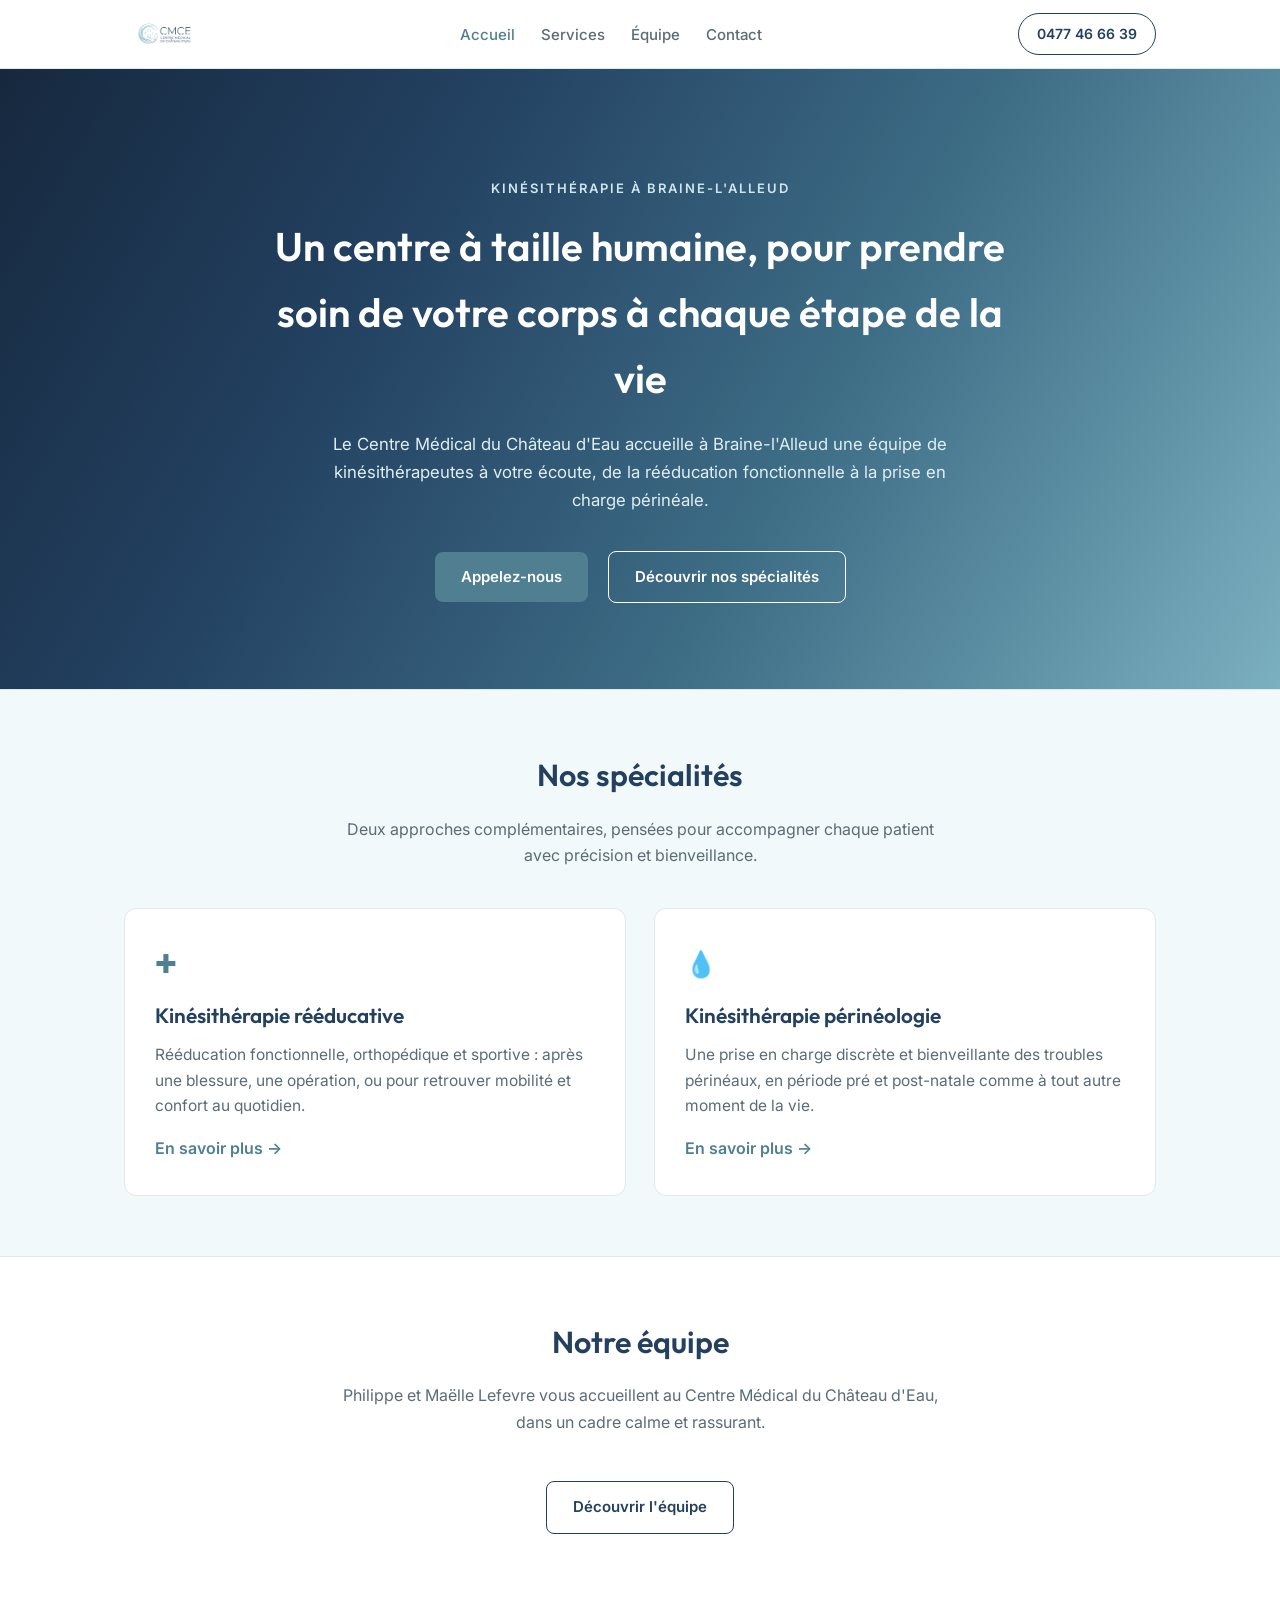
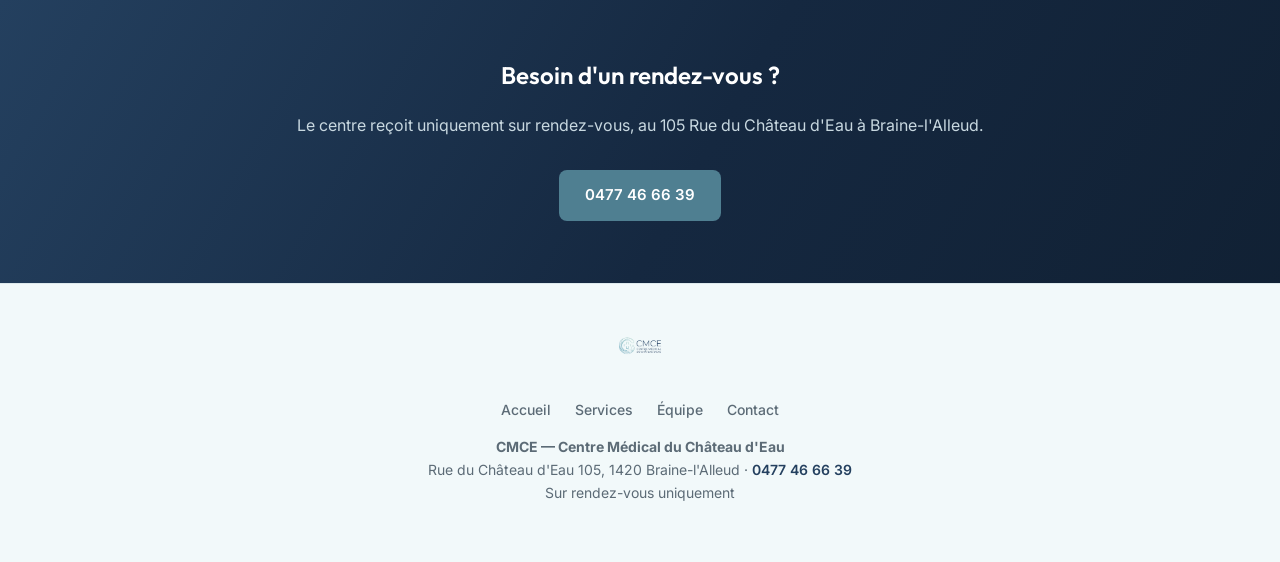
==== index.html @ 6d570b1c "Premier jet du site CMCE (Accueil, Services, Équipe, Contact)" ====
<!DOCTYPE html>
<html lang="fr">
<head>
<meta charset="UTF-8">
<meta name="viewport" content="width=device-width, initial-scale=1.0">
<title>CMCE — Centre Médical du Château d'Eau | Kinésithérapie à Braine-l'Alleud</title>
<meta name="description" content="Le Centre Médical du Château d'Eau accueille à Braine-l'Alleud une équipe de kinésithérapeutes : rééducation fonctionnelle et kinésithérapie périnéologique.">
<link rel="icon" href="favicon.png" type="image/png">
<link rel="apple-touch-icon" href="apple-touch-icon.png">
<link rel="preconnect" href="https://fonts.googleapis.com">
<link href="https://fonts.googleapis.com/css2?family=Outfit:wght@500;600;700&family=Inter:wght@400;500;600&display=swap" rel="stylesheet">
<link rel="stylesheet" href="css/style.css">
</head>
<body>

<header class="site-header">
  <div class="container">
    <a href="index.html" class="brand">
      <img src="images/logo.png" alt="CMCE — Centre Médical du Château d'Eau" class="brand-mark">
    </a>
    <nav class="main-nav">
      <ul>
        <li><a href="index.html" class="active">Accueil</a></li>
        <li><a href="services.html">Services</a></li>
        <li><a href="equipe.html">Équipe</a></li>
        <li><a href="contact.html">Contact</a></li>
      </ul>
    </nav>
    <div class="header-phone">
      <a href="tel:+32477466639">0477 46 66 39</a>
    </div>
  </div>
</header>

<section class="hero">
  <div class="container">
    <p class="eyebrow">Kinésithérapie à Braine-l'Alleud</p>
    <h1>Un centre à taille humaine, pour prendre soin de votre corps à chaque étape de la vie</h1>
    <p class="lead">Le Centre Médical du Château d'Eau accueille à Braine-l'Alleud une équipe de kinésithérapeutes à votre écoute, de la rééducation fonctionnelle à la prise en charge périnéale.</p>
    <a href="tel:+32477466639" class="btn btn-primary">Appelez-nous</a>
    <a href="services.html" class="btn btn-outline">Découvrir nos spécialités</a>
  </div>
</section>

<section class="alt">
  <div class="container">
    <h2 class="section-title">Nos spécialités</h2>
    <p class="section-intro">Deux approches complémentaires, pensées pour accompagner chaque patient avec précision et bienveillance.</p>
    <div class="grid-2">
      <div class="card">
        <span class="mark">✚</span>
        <h3>Kinésithérapie rééducative</h3>
        <p>Rééducation fonctionnelle, orthopédique et sportive : après une blessure, une opération, ou pour retrouver mobilité et confort au quotidien.</p>
        <a href="services.html" class="card-link">En savoir plus →</a>
      </div>
      <div class="card">
        <span class="mark">💧</span>
        <h3>Kinésithérapie périnéologie</h3>
        <p>Une prise en charge discrète et bienveillante des troubles périnéaux, en période pré et post-natale comme à tout autre moment de la vie.</p>
        <a href="services.html" class="card-link">En savoir plus →</a>
      </div>
    </div>
  </div>
</section>

<section>
  <div class="container">
    <h2 class="section-title">Notre équipe</h2>
    <p class="section-intro">Philippe et Maëlle Lefevre vous accueillent au Centre Médical du Château d'Eau, dans un cadre calme et rassurant.</p>
    <div style="text-align:center;">
      <a href="equipe.html" class="btn btn-outline">Découvrir l'équipe</a>
    </div>
  </div>
</section>

<section class="cta-band">
  <div class="container">
    <h2>Besoin d'un rendez-vous ?</h2>
    <p>Le centre reçoit uniquement sur rendez-vous, au 105 Rue du Château d'Eau à Braine-l'Alleud.</p>
    <a href="tel:+32477466639" class="btn btn-primary">0477 46 66 39</a>
  </div>
</section>

<footer>
  <div class="container">
    <img src="images/logo.png" alt="CMCE" class="footer-logo">
    <div class="footer-nav">
      <a href="index.html">Accueil</a>
      <a href="services.html">Services</a>
      <a href="equipe.html">Équipe</a>
      <a href="contact.html">Contact</a>
    </div>
    <p><strong>CMCE — Centre Médical du Château d'Eau</strong><br>
    Rue du Château d'Eau 105, 1420 Braine-l'Alleud · <a href="tel:+32477466639">0477 46 66 39</a><br>
    Sur rendez-vous uniquement</p>
  </div>
</footer>

</body>
</html>
---- css/style.css ----
:root{
  --navy:#24405f;
  --navy-dark:#152840;
  --teal:#7bb0c0;
  --teal-dark:#4f7f91;
  --teal-light:#cfe6ec;
  --pale:#f2f9fa;
  --paper:#ffffff;
  --line:#dde9ec;
  --gray:#5c6b76;
  --brand-gradient:linear-gradient(120deg, #16283e 0%, #234161 30%, #3d6c85 62%, #7bb0c0 100%);
}

*{box-sizing:border-box;}
body{
  margin:0;
  font-family:'Inter', sans-serif;
  color:var(--navy);
  background:var(--paper);
  line-height:1.65;
}
h1,h2,h3{
  font-family:'Outfit', sans-serif;
  font-weight:600;
  color:var(--navy);
  margin:0 0 .5em;
}
a{color:inherit;}
.container{max-width:1080px;margin:0 auto;padding:0 24px;}

/* Header */
.site-header{
  background:var(--paper);
  border-bottom:1px solid var(--line);
  position:sticky;top:0;z-index:10;
}
.site-header .container{
  display:flex;align-items:center;justify-content:space-between;
  padding-top:12px;padding-bottom:12px;
  gap:20px;
}
.brand{display:flex;align-items:center;gap:12px;text-decoration:none;flex-shrink:0;}
.brand-mark{height:44px;width:auto;display:block;}
.main-nav ul{list-style:none;display:flex;gap:26px;margin:0;padding:0;}
.main-nav a{text-decoration:none;font-size:15px;font-weight:500;color:var(--gray);}
.main-nav a.active,.main-nav a:hover{color:var(--teal-dark);}
.header-phone{display:flex;align-items:center;gap:10px;flex-shrink:0;}
.header-phone a{
  text-decoration:none;font-weight:600;color:var(--navy);
  border:1.5px solid var(--navy);border-radius:999px;
  padding:8px 18px;font-size:14px;transition:.2s;white-space:nowrap;
}
.header-phone a:hover{background:var(--navy);color:var(--paper);}

/* Hero */
.hero{
  padding:96px 0 80px;text-align:center;
  background:var(--brand-gradient);
  color:var(--paper);
}
.hero .eyebrow{
  text-transform:uppercase;letter-spacing:2px;font-size:13px;
  color:var(--teal-light);font-weight:600;margin-bottom:14px;
}
.hero h1{font-size:2.5rem;max-width:760px;margin-left:auto;margin-right:auto;color:var(--paper);}
.hero p.lead{
  max-width:620px;margin:18px auto 30px;color:#dfeef2;font-size:1.05rem;
}
.hero .btn-outline{border-color:var(--paper);color:var(--paper);}
.hero .btn-outline:hover{background:var(--paper);color:var(--navy);}
.btn{
  display:inline-block;padding:13px 26px;border-radius:8px;
  text-decoration:none;font-weight:600;font-size:15px;margin:6px 8px;
}
.btn-primary{background:var(--teal-dark);color:#fff;}
.btn-primary:hover{background:var(--navy);}
.btn-outline{border:1.5px solid var(--navy);color:var(--navy);}
.btn-outline:hover{background:var(--navy);color:var(--paper);}

/* Sections */
section{padding:60px 0;}
section.alt{background:var(--pale);border-top:1px solid var(--line);border-bottom:1px solid var(--line);}
.section-title{font-size:1.9rem;text-align:center;}
.section-intro{text-align:center;max-width:620px;margin:0 auto 40px;color:var(--gray);}

/* Cards */
.grid-2{display:grid;grid-template-columns:repeat(2,1fr);gap:28px;}
.grid-3{display:grid;grid-template-columns:repeat(3,1fr);gap:28px;}
.card{
  background:var(--paper);border:1px solid var(--line);border-radius:12px;
  padding:34px 30px;
}
.card h3{font-size:1.3rem;margin-bottom:10px;}
.card p{color:var(--gray);margin:0;font-size:.97rem;}
.card .mark{color:var(--teal-dark);font-size:1.6rem;margin-bottom:12px;display:block;}
.card ul{padding-left:20px;color:var(--gray);margin:14px 0 0;font-size:.95rem;}
.card ul li{margin-bottom:6px;}
.card .card-link{display:inline-block;margin-top:16px;font-weight:600;color:var(--teal-dark);text-decoration:none;}
.card .card-link:hover{color:var(--navy);}

/* Page header (services / equipe / contact) */
.page-header{
  padding:78px 0 60px;text-align:center;
  background:var(--brand-gradient);
  color:var(--paper);
}
.page-header .eyebrow{
  text-transform:uppercase;letter-spacing:2px;font-size:13px;
  color:var(--teal-light);font-weight:600;margin-bottom:14px;
}
.page-header h1{font-size:2.2rem;color:var(--paper);}
.page-header p{max-width:600px;margin:14px auto 0;color:#dfeef2;}

/* Service detail blocks */
.service-block{padding:52px 0;border-bottom:1px solid var(--line);}
.service-block:last-of-type{border-bottom:none;}
.service-block .service-head{display:flex;align-items:center;gap:16px;margin-bottom:18px;}
.service-block .service-head .mark{
  color:var(--teal-dark);font-size:1.7rem;
  width:52px;height:52px;flex-shrink:0;border-radius:50%;
  background:var(--teal-light);display:flex;align-items:center;justify-content:center;
}
.service-block h2{margin:0;font-size:1.6rem;}
.service-block .service-text{max-width:760px;color:var(--gray);}
.service-block ul{max-width:760px;color:var(--gray);padding-left:22px;}
.service-block ul li{margin-bottom:8px;}
.service-note{
  max-width:760px;margin-top:20px;padding:16px 20px;
  background:var(--pale);border:1px solid var(--line);border-radius:10px;
  color:var(--gray);font-size:.92rem;
}

/* Team */
.team-card{
  background:var(--paper);border:1px solid var(--line);border-radius:14px;
  overflow:hidden;text-align:center;
}
.team-photo{width:100%;aspect-ratio:4/5;object-fit:cover;display:block;background:var(--pale);}
.team-monogram{
  width:100%;aspect-ratio:4/5;display:flex;align-items:center;justify-content:center;
  background:var(--teal-light);color:var(--navy);font-family:'Outfit',sans-serif;
  font-size:3.2rem;font-weight:600;
}
.team-info{padding:24px 22px 28px;}
.team-info h3{margin-bottom:2px;font-size:1.25rem;}
.team-role{color:var(--teal-dark);font-weight:600;font-size:.92rem;margin-bottom:10px;}
.team-info p.bio{color:var(--gray);font-size:.93rem;margin:0;}

/* Practical info / CTA band */
.cta-band{
  background:linear-gradient(120deg, var(--navy) 0%, var(--navy-dark) 55%, #0e1c2c 130%);
  color:var(--paper);text-align:center;padding:56px 0;
}
.cta-band h2{color:var(--paper);}
.cta-band p{color:#c8d8e0;margin-bottom:26px;}
.cta-band .btn-primary{background:var(--teal-dark);}
.cta-band .btn-primary:hover{background:var(--teal);}

/* Contact page */
.contact-grid{display:grid;grid-template-columns:1fr 1fr;gap:40px;align-items:start;}
.info-list{list-style:none;padding:0;margin:0 0 24px;}
.info-list li{
  display:flex;gap:14px;padding:16px 0;border-bottom:1px solid var(--line);
}
.info-list li:last-child{border-bottom:none;}
.info-list .mark{color:var(--teal-dark);font-size:1.3rem;width:28px;flex-shrink:0;}
.info-list strong{display:block;color:var(--navy);}
.info-list span, .info-list a{color:var(--gray);text-decoration:none;font-size:.95rem;}
.info-list a:hover{color:var(--teal-dark);}
.map-frame{
  width:100%;height:100%;min-height:340px;border:1px solid var(--line);border-radius:12px;
  overflow:hidden;
}
.map-frame iframe{width:100%;height:100%;min-height:340px;border:0;display:block;}

/* Footer */
footer{padding:44px 0;text-align:center;color:var(--gray);font-size:14px;background:var(--pale);border-top:1px solid var(--line);}
footer .footer-logo{height:36px;margin-bottom:14px;}
footer a{color:var(--navy);text-decoration:none;font-weight:600;}
footer .footer-nav{margin:14px 0;}
footer .footer-nav a{margin:0 10px;font-weight:500;color:var(--gray);}
footer .footer-nav a:hover{color:var(--teal-dark);}

@media (max-width:760px){
  .grid-3,.grid-2,.contact-grid{grid-template-columns:1fr;}
  .hero h1{font-size:2rem;}
  .site-header .container{flex-wrap:wrap;gap:12px;}
  .main-nav ul{gap:18px;flex-wrap:wrap;justify-content:center;}
}
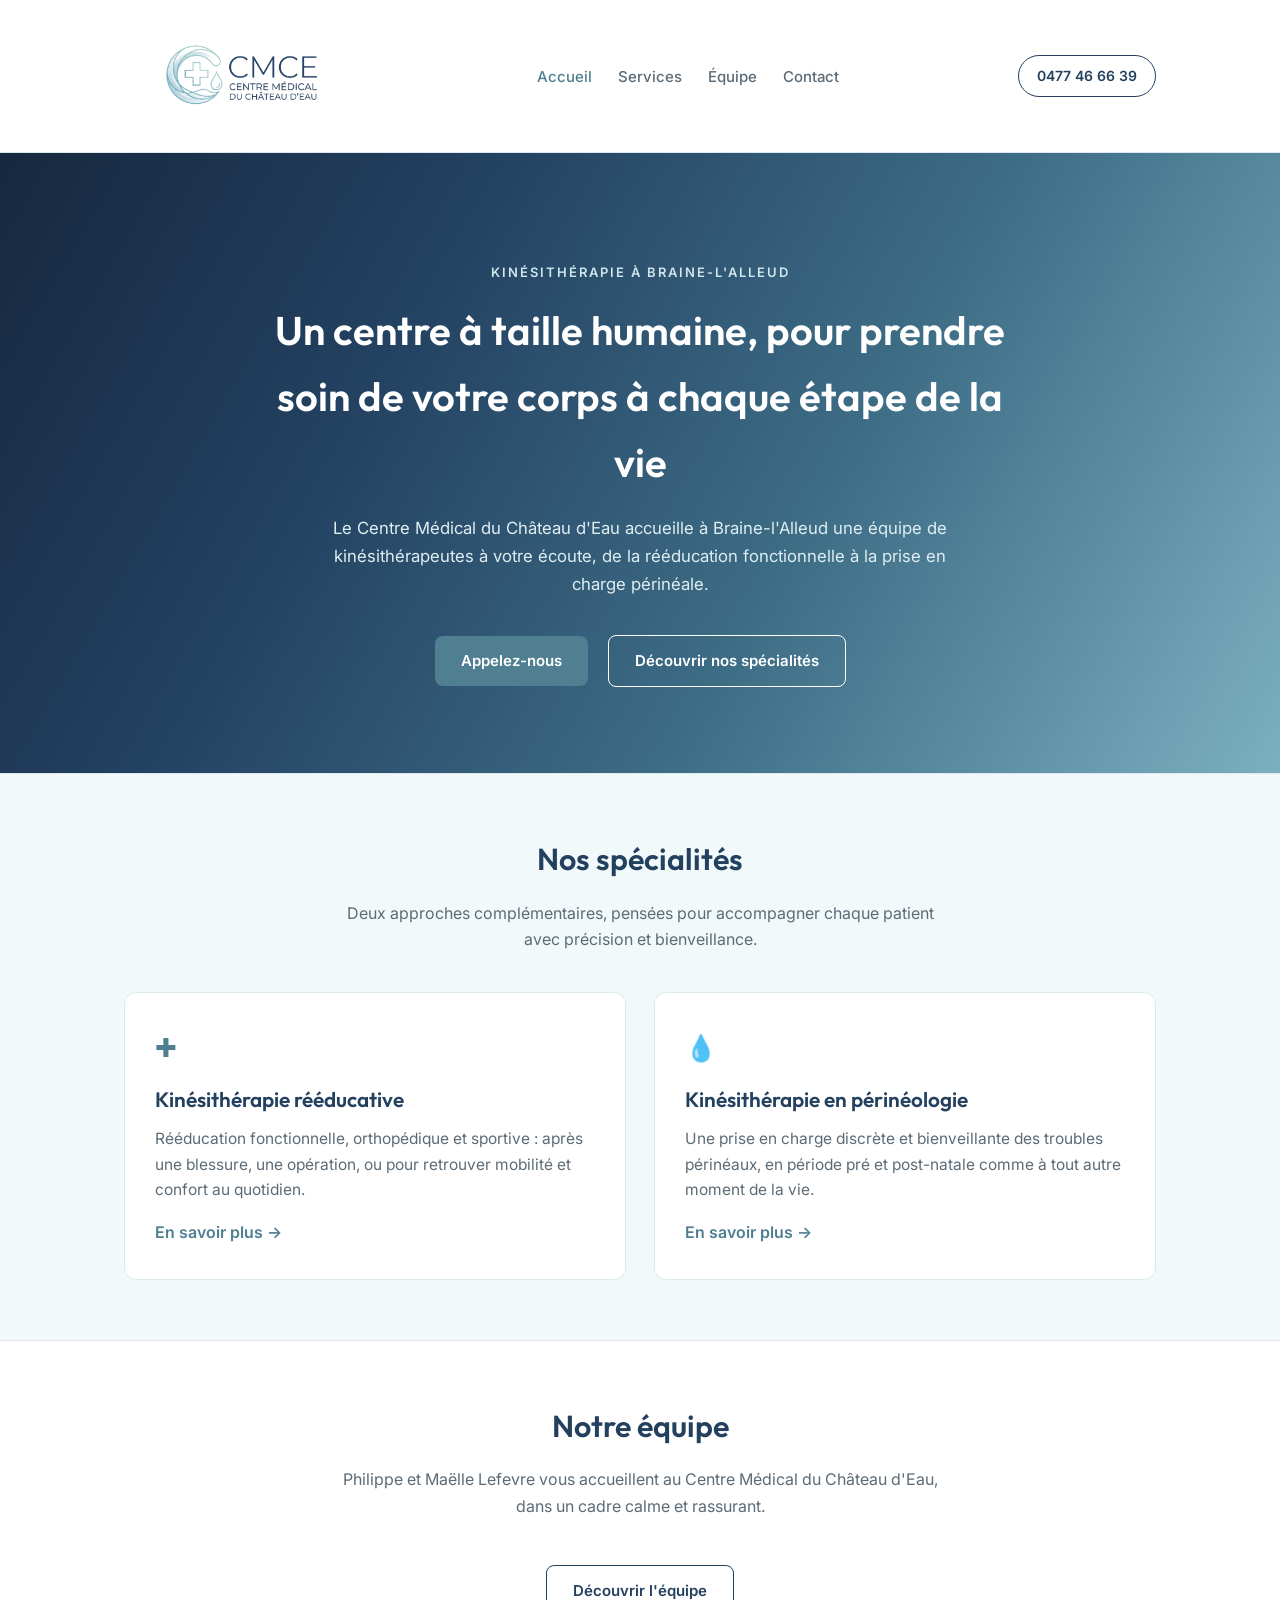
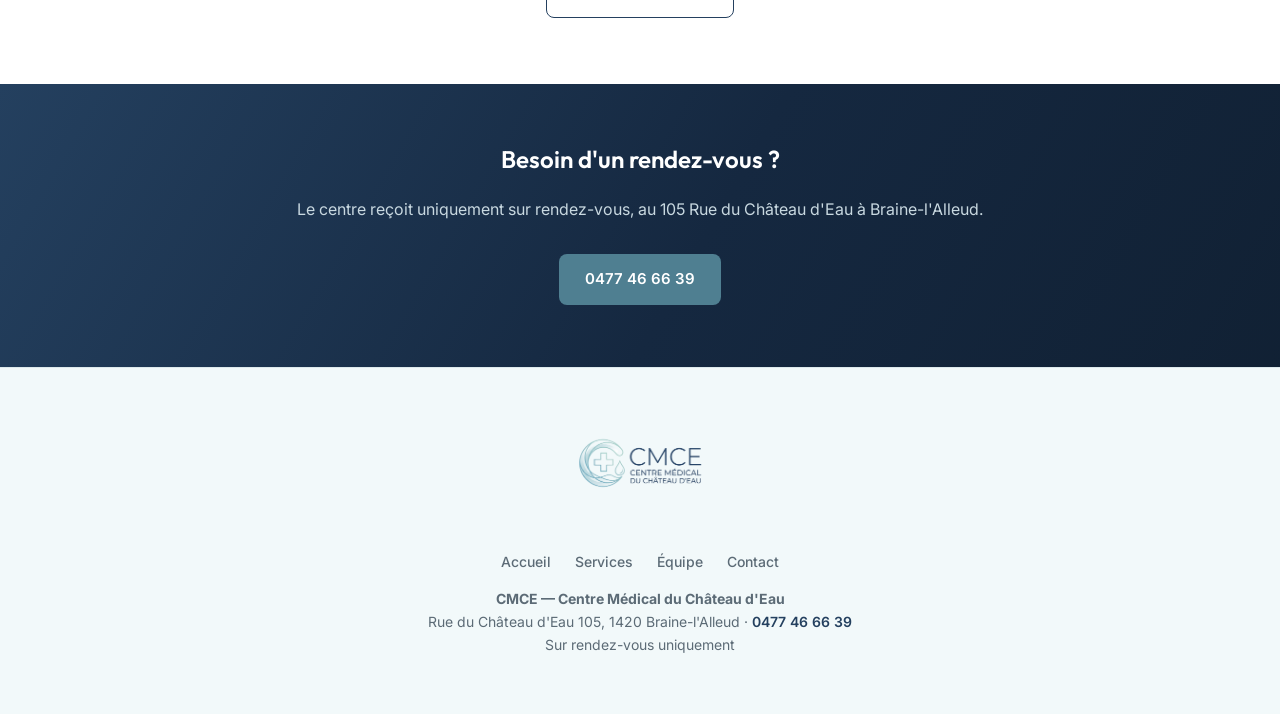
==== commit a19af29a: "Ajuste le libellé : Kinésithérapie en périnéologie" ====
--- a/index.html
+++ b/index.html
@@ -55,7 +55,7 @@
       </div>
       <div class="card">
         <span class="mark">💧</span>
-        <h3>Kinésithérapie périnéologie</h3>
+        <h3>Kinésithérapie en périnéologie</h3>
         <p>Une prise en charge discrète et bienveillante des troubles périnéaux, en période pré et post-natale comme à tout autre moment de la vie.</p>
         <a href="services.html" class="card-link">En savoir plus →</a>
       </div>
--- a/css/style.css
+++ b/css/style.css
@@ -40,7 +40,7 @@
   gap:20px;
 }
 .brand{display:flex;align-items:center;gap:12px;text-decoration:none;flex-shrink:0;}
-.brand-mark{height:44px;width:auto;display:block;}
+.brand-mark{height:128px;width:auto;display:block;}
 .main-nav ul{list-style:none;display:flex;gap:26px;margin:0;padding:0;}
 .main-nav a{text-decoration:none;font-size:15px;font-weight:500;color:var(--gray);}
 .main-nav a.active,.main-nav a:hover{color:var(--teal-dark);}
@@ -175,7 +175,7 @@
 
 /* Footer */
 footer{padding:44px 0;text-align:center;color:var(--gray);font-size:14px;background:var(--pale);border-top:1px solid var(--line);}
-footer .footer-logo{height:36px;margin-bottom:14px;}
+footer .footer-logo{height:104px;margin-bottom:14px;}
 footer a{color:var(--navy);text-decoration:none;font-weight:600;}
 footer .footer-nav{margin:14px 0;}
 footer .footer-nav a{margin:0 10px;font-weight:500;color:var(--gray);}
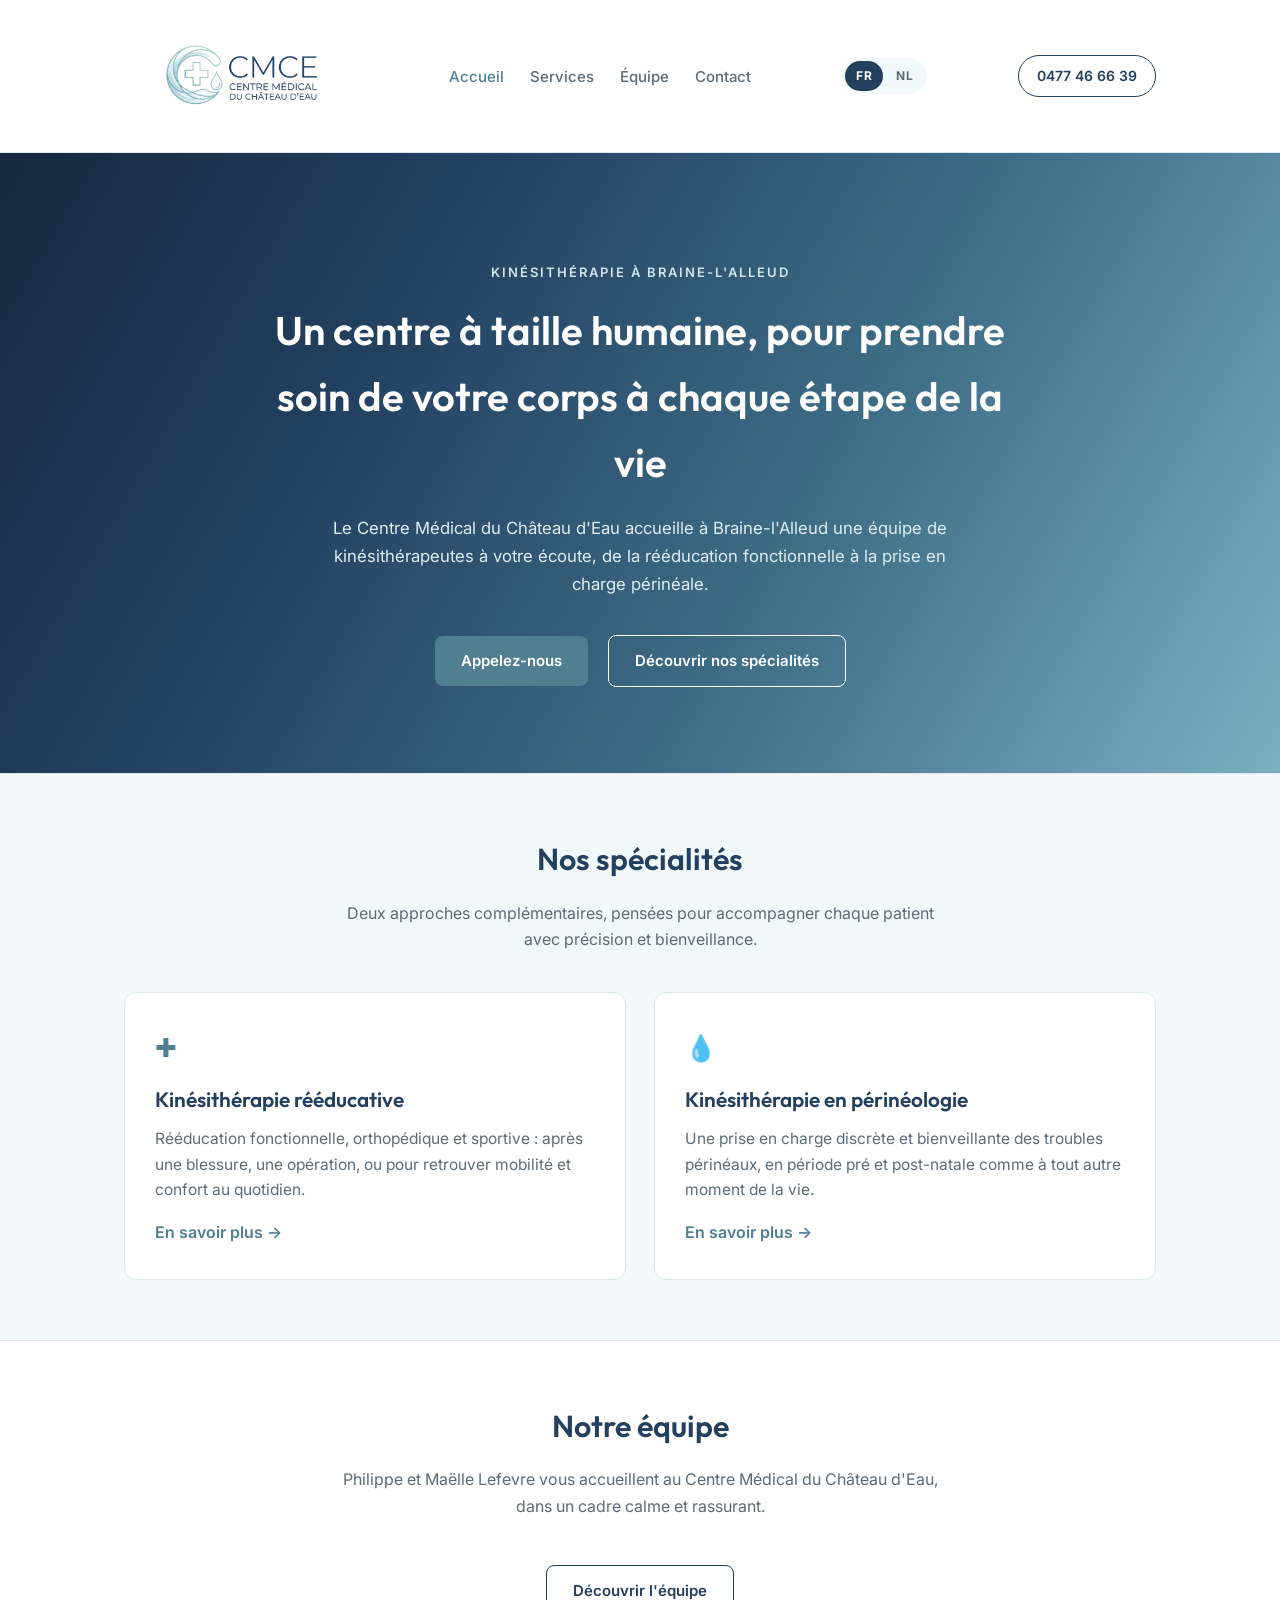
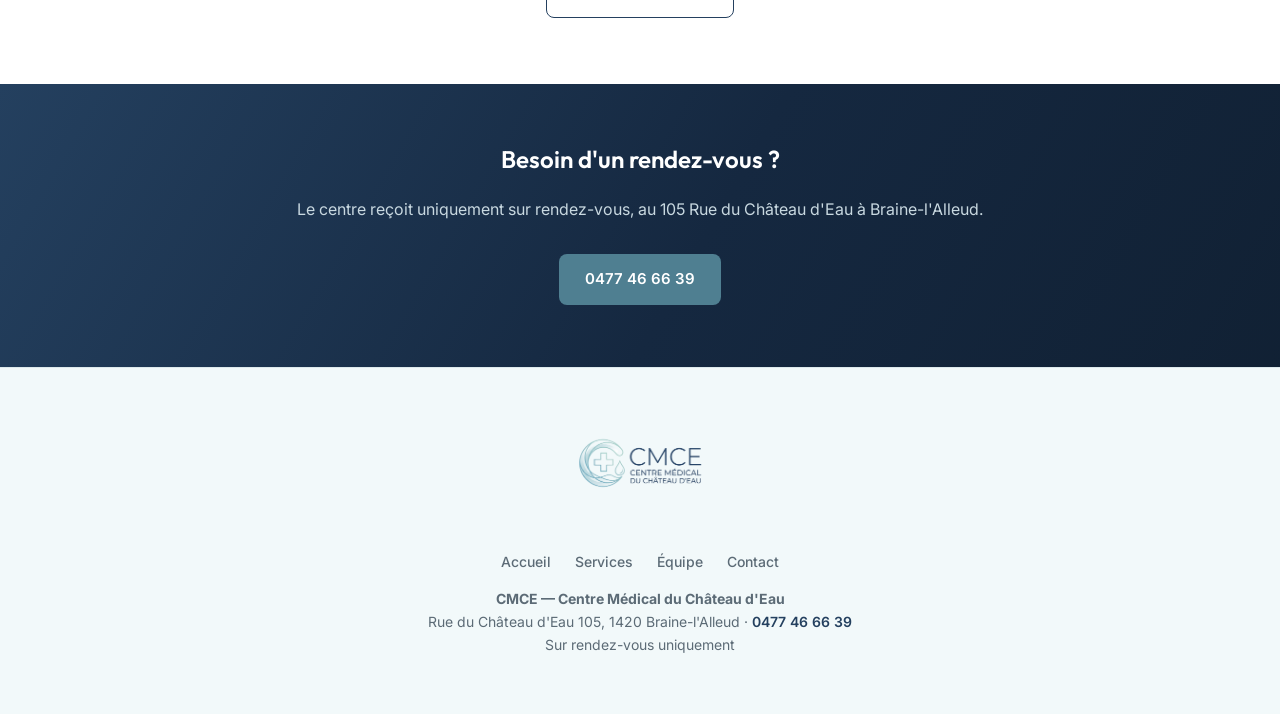
==== commit 7e067dd5: "Ajoute la version néerlandaise du site (nl/) avec sélecteur de langue FR/NL" ====
--- a/index.html
+++ b/index.html
@@ -26,6 +26,10 @@
         <li><a href="contact.html">Contact</a></li>
       </ul>
     </nav>
+    <div class="lang-switch">
+      <a href="index.html" class="active">FR</a>
+      <a href="nl/index.html">NL</a>
+    </div>
     <div class="header-phone">
       <a href="tel:+32477466639">0477 46 66 39</a>
     </div>
--- a/css/style.css
+++ b/css/style.css
@@ -51,6 +51,15 @@
   padding:8px 18px;font-size:14px;transition:.2s;white-space:nowrap;
 }
 .header-phone a:hover{background:var(--navy);color:var(--paper);}
+
+/* Language switch */
+.lang-switch{display:flex;align-items:center;gap:2px;flex-shrink:0;background:var(--pale);border-radius:999px;padding:3px;}
+.lang-switch a{
+  text-decoration:none;font-size:12px;font-weight:700;letter-spacing:.5px;
+  color:var(--gray);padding:5px 11px;border-radius:999px;transition:.2s;
+}
+.lang-switch a.active{background:var(--navy);color:var(--paper);}
+.lang-switch a:hover:not(.active){color:var(--teal-dark);}
 
 /* Hero */
 .hero{
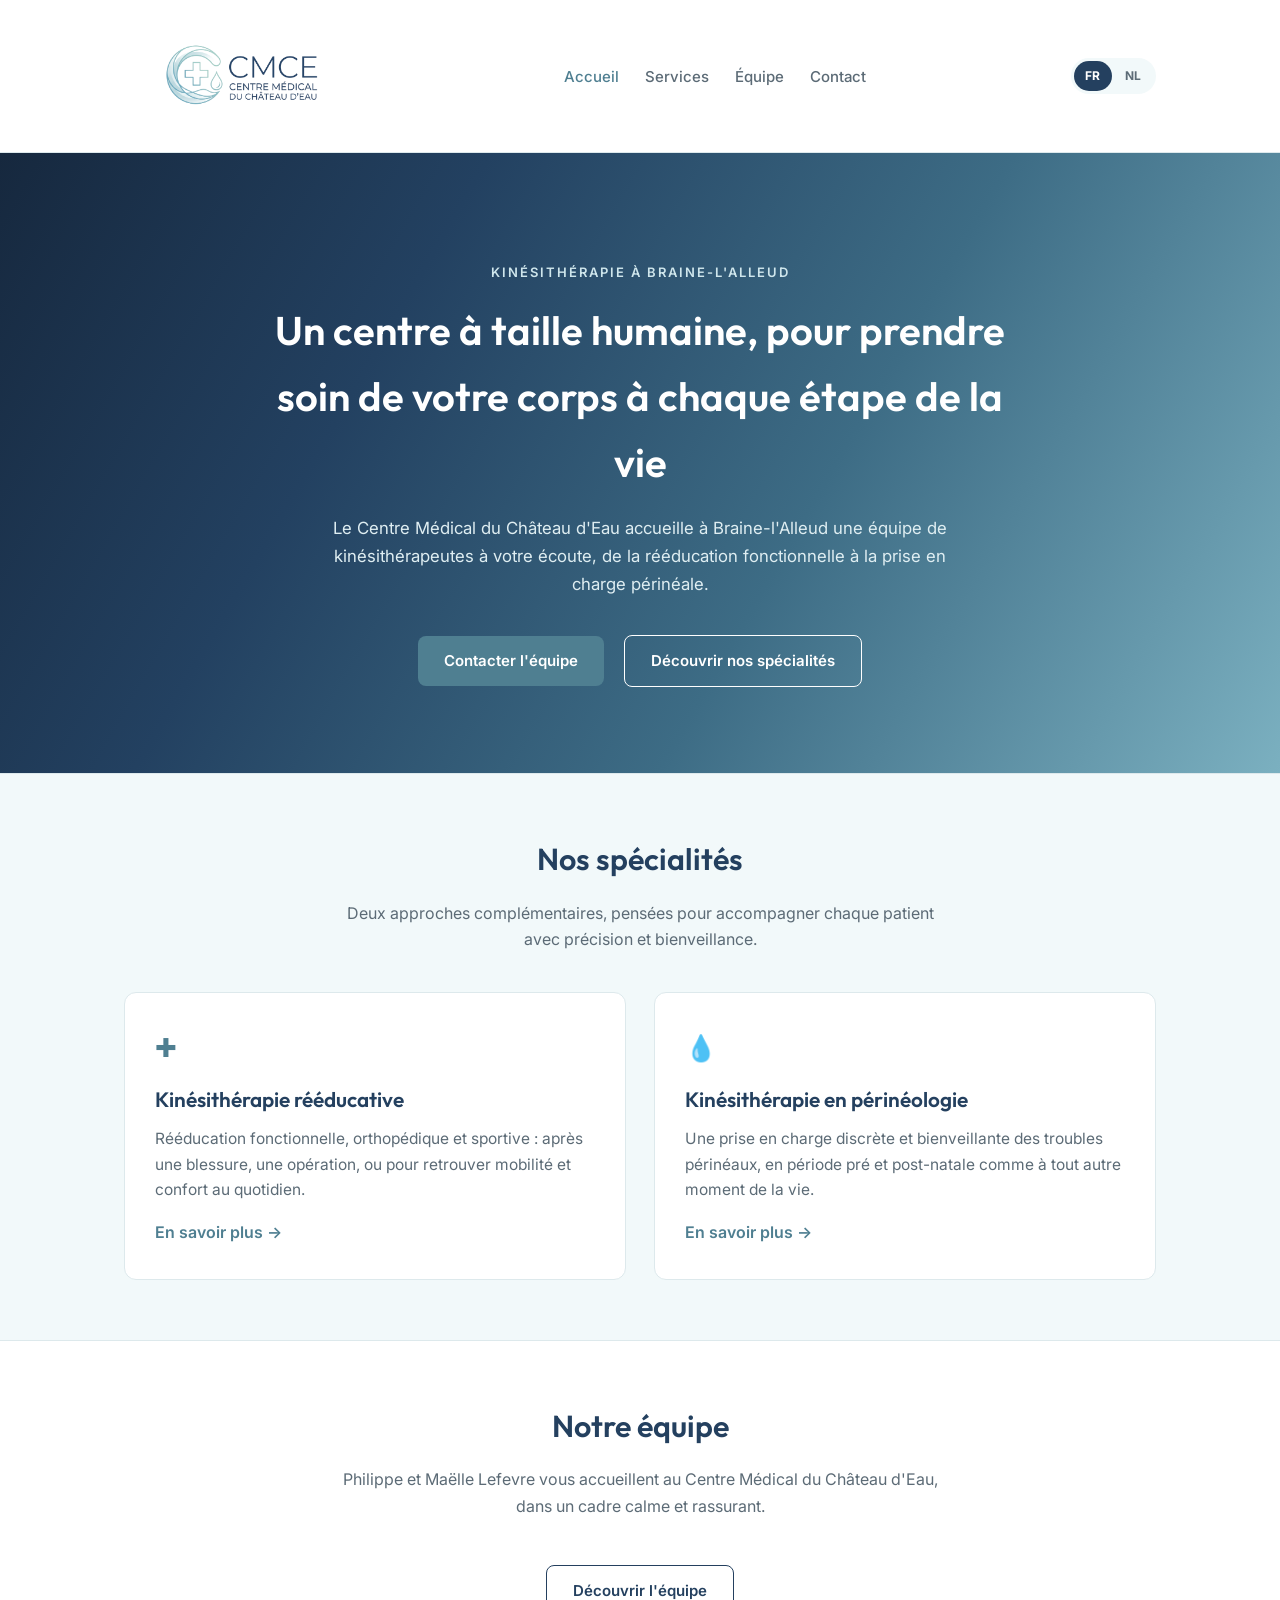
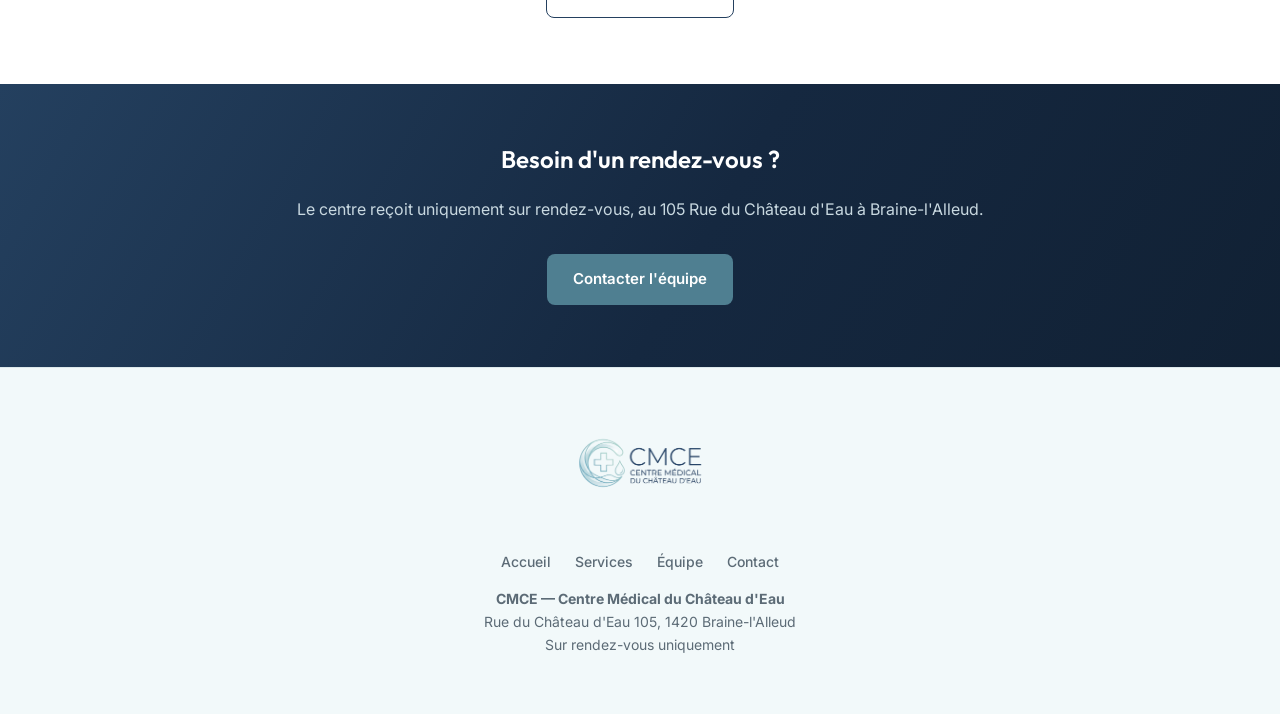
==== commit a14fb617: "Retire le numéro générique (header/footer/contact), ajoute les numéros individuels de Philippe et Ma" ====
--- a/index.html
+++ b/index.html
@@ -30,9 +30,6 @@
       <a href="index.html" class="active">FR</a>
       <a href="nl/index.html">NL</a>
     </div>
-    <div class="header-phone">
-      <a href="tel:+32477466639">0477 46 66 39</a>
-    </div>
   </div>
 </header>
 
@@ -41,7 +38,7 @@
     <p class="eyebrow">Kinésithérapie à Braine-l'Alleud</p>
     <h1>Un centre à taille humaine, pour prendre soin de votre corps à chaque étape de la vie</h1>
     <p class="lead">Le Centre Médical du Château d'Eau accueille à Braine-l'Alleud une équipe de kinésithérapeutes à votre écoute, de la rééducation fonctionnelle à la prise en charge périnéale.</p>
-    <a href="tel:+32477466639" class="btn btn-primary">Appelez-nous</a>
+    <a href="equipe.html" class="btn btn-primary">Contacter l'équipe</a>
     <a href="services.html" class="btn btn-outline">Découvrir nos spécialités</a>
   </div>
 </section>
@@ -81,7 +78,7 @@
   <div class="container">
     <h2>Besoin d'un rendez-vous ?</h2>
     <p>Le centre reçoit uniquement sur rendez-vous, au 105 Rue du Château d'Eau à Braine-l'Alleud.</p>
-    <a href="tel:+32477466639" class="btn btn-primary">0477 46 66 39</a>
+    <a href="equipe.html" class="btn btn-primary">Contacter l'équipe</a>
   </div>
 </section>
 
@@ -95,7 +92,7 @@
       <a href="contact.html">Contact</a>
     </div>
     <p><strong>CMCE — Centre Médical du Château d'Eau</strong><br>
-    Rue du Château d'Eau 105, 1420 Braine-l'Alleud · <a href="tel:+32477466639">0477 46 66 39</a><br>
+    Rue du Château d'Eau 105, 1420 Braine-l'Alleud<br>
     Sur rendez-vous uniquement</p>
   </div>
 </footer>
--- a/css/style.css
+++ b/css/style.css
@@ -154,6 +154,12 @@
 .team-info h3{margin-bottom:2px;font-size:1.25rem;}
 .team-role{color:var(--teal-dark);font-weight:600;font-size:.92rem;margin-bottom:10px;}
 .team-info p.bio{color:var(--gray);font-size:.93rem;margin:0;}
+.team-phone{margin:12px 0 0;}
+.team-phone a{
+  display:inline-block;color:var(--teal-dark);font-weight:700;text-decoration:none;
+  font-size:.95rem;padding:7px 16px;border-radius:999px;background:var(--teal-light);
+}
+.team-phone a:hover{background:var(--navy);color:var(--paper);}
 
 /* Practical info / CTA band */
 .cta-band{
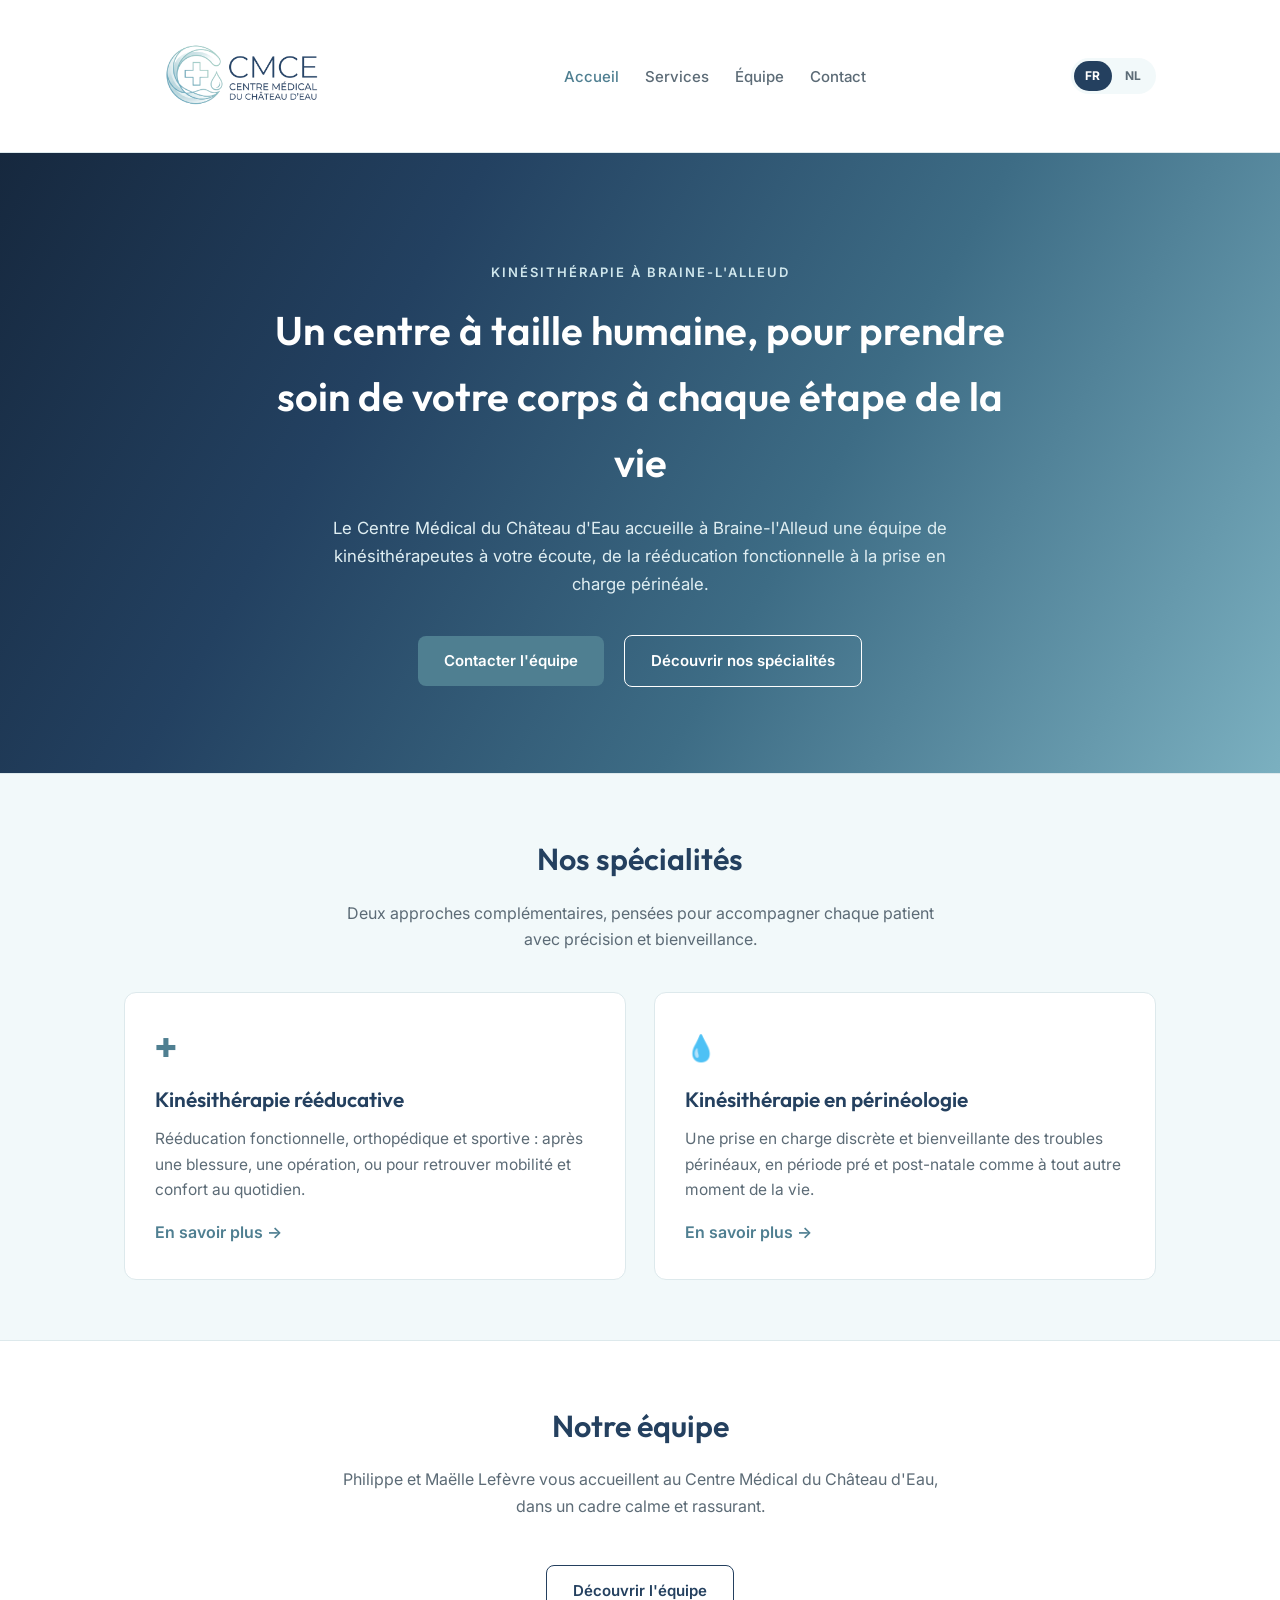
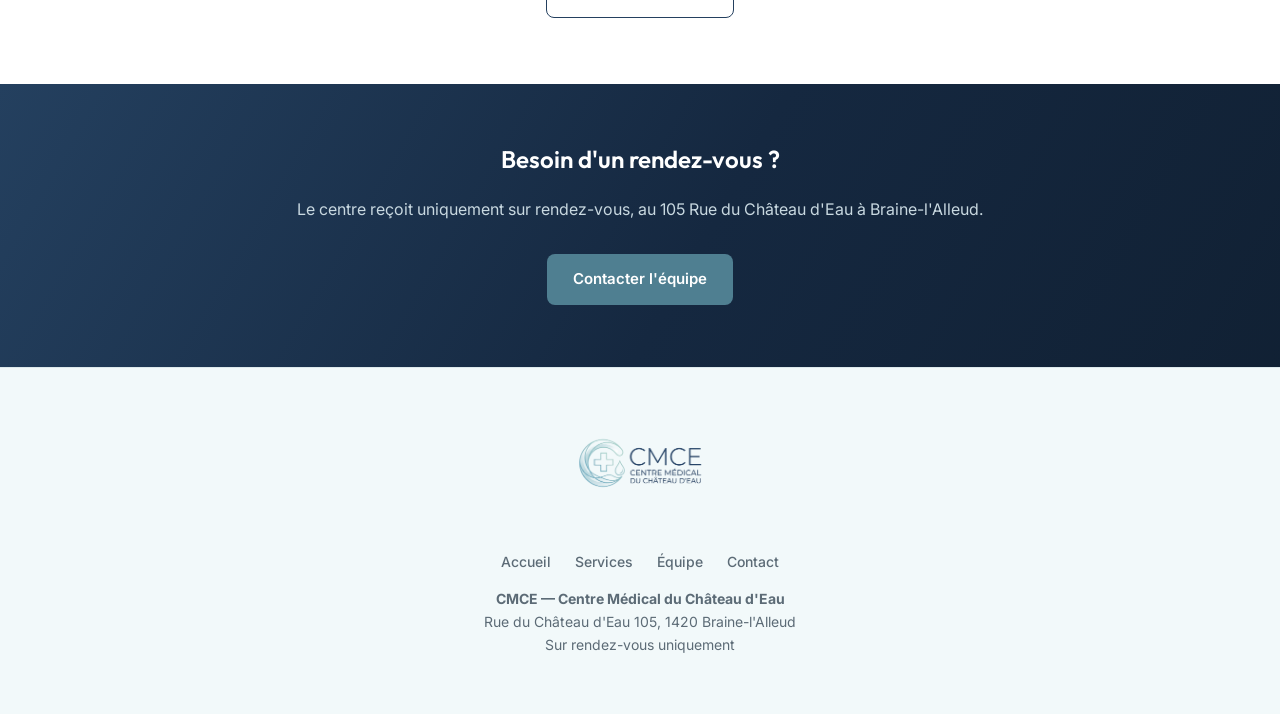
==== commit f49c0bc7: "Orthographe du nom : Lefevre → Lefèvre (FR, NL, README) Co-Authored-By: Claude Opus 5.5 <noreply@ant" ====
--- a/index.html
+++ b/index.html
@@ -67,7 +67,7 @@
 <section>
   <div class="container">
     <h2 class="section-title">Notre équipe</h2>
-    <p class="section-intro">Philippe et Maëlle Lefevre vous accueillent au Centre Médical du Château d'Eau, dans un cadre calme et rassurant.</p>
+    <p class="section-intro">Philippe et Maëlle Lefèvre vous accueillent au Centre Médical du Château d'Eau, dans un cadre calme et rassurant.</p>
     <div style="text-align:center;">
       <a href="equipe.html" class="btn btn-outline">Découvrir l'équipe</a>
     </div>
--- a/css/style.css
+++ b/css/style.css
@@ -140,26 +140,27 @@
 }
 
 /* Team */
-.team-card{
-  background:var(--paper);border:1px solid var(--line);border-radius:14px;
-  overflow:hidden;text-align:center;
-}
-.team-photo{width:100%;aspect-ratio:4/5;object-fit:cover;display:block;background:var(--pale);}
+.team-card{background:var(--paper);border:1px solid var(--line);border-radius:14px;padding:32px 28px;text-align:center;}
+.team-photo{width:120px;height:120px;object-fit:cover;border-radius:50%;display:block;margin:0 auto 18px;background:var(--pale);}
 .team-monogram{
-  width:100%;aspect-ratio:4/5;display:flex;align-items:center;justify-content:center;
+  width:120px;height:120px;border-radius:50%;display:flex;align-items:center;justify-content:center;
   background:var(--teal-light);color:var(--navy);font-family:'Outfit',sans-serif;
-  font-size:3.2rem;font-weight:600;
-}
-.team-info{padding:24px 22px 28px;}
-.team-info h3{margin-bottom:2px;font-size:1.25rem;}
-.team-role{color:var(--teal-dark);font-weight:600;font-size:.92rem;margin-bottom:10px;}
-.team-info p.bio{color:var(--gray);font-size:.93rem;margin:0;}
-.team-phone{margin:12px 0 0;}
+  font-size:2.1rem;font-weight:600;margin:0 auto 18px;
+}
+.team-card h3{font-size:1.3rem;margin-bottom:4px;}
+.team-role{color:var(--teal-dark);font-weight:600;font-size:.92rem;margin:0 0 14px;}
+.team-phone{margin:0 0 20px;}
 .team-phone a{
   display:inline-block;color:var(--teal-dark);font-weight:700;text-decoration:none;
   font-size:.95rem;padding:7px 16px;border-radius:999px;background:var(--teal-light);
 }
 .team-phone a:hover{background:var(--navy);color:var(--paper);}
+.team-bio{text-align:left;}
+.team-bio p{color:var(--gray);margin:0 0 14px;line-height:1.7;font-size:.93rem;}
+.team-bio p.bio{margin:0;}
+.profile-subhead{color:var(--navy);font-weight:700;margin:18px 0 10px;font-size:.93rem;}
+.team-bio ul{color:var(--gray);padding-left:20px;margin:0;font-size:.93rem;}
+.team-bio ul li{margin-bottom:8px;line-height:1.6;}
 
 /* Practical info / CTA band */
 .cta-band{
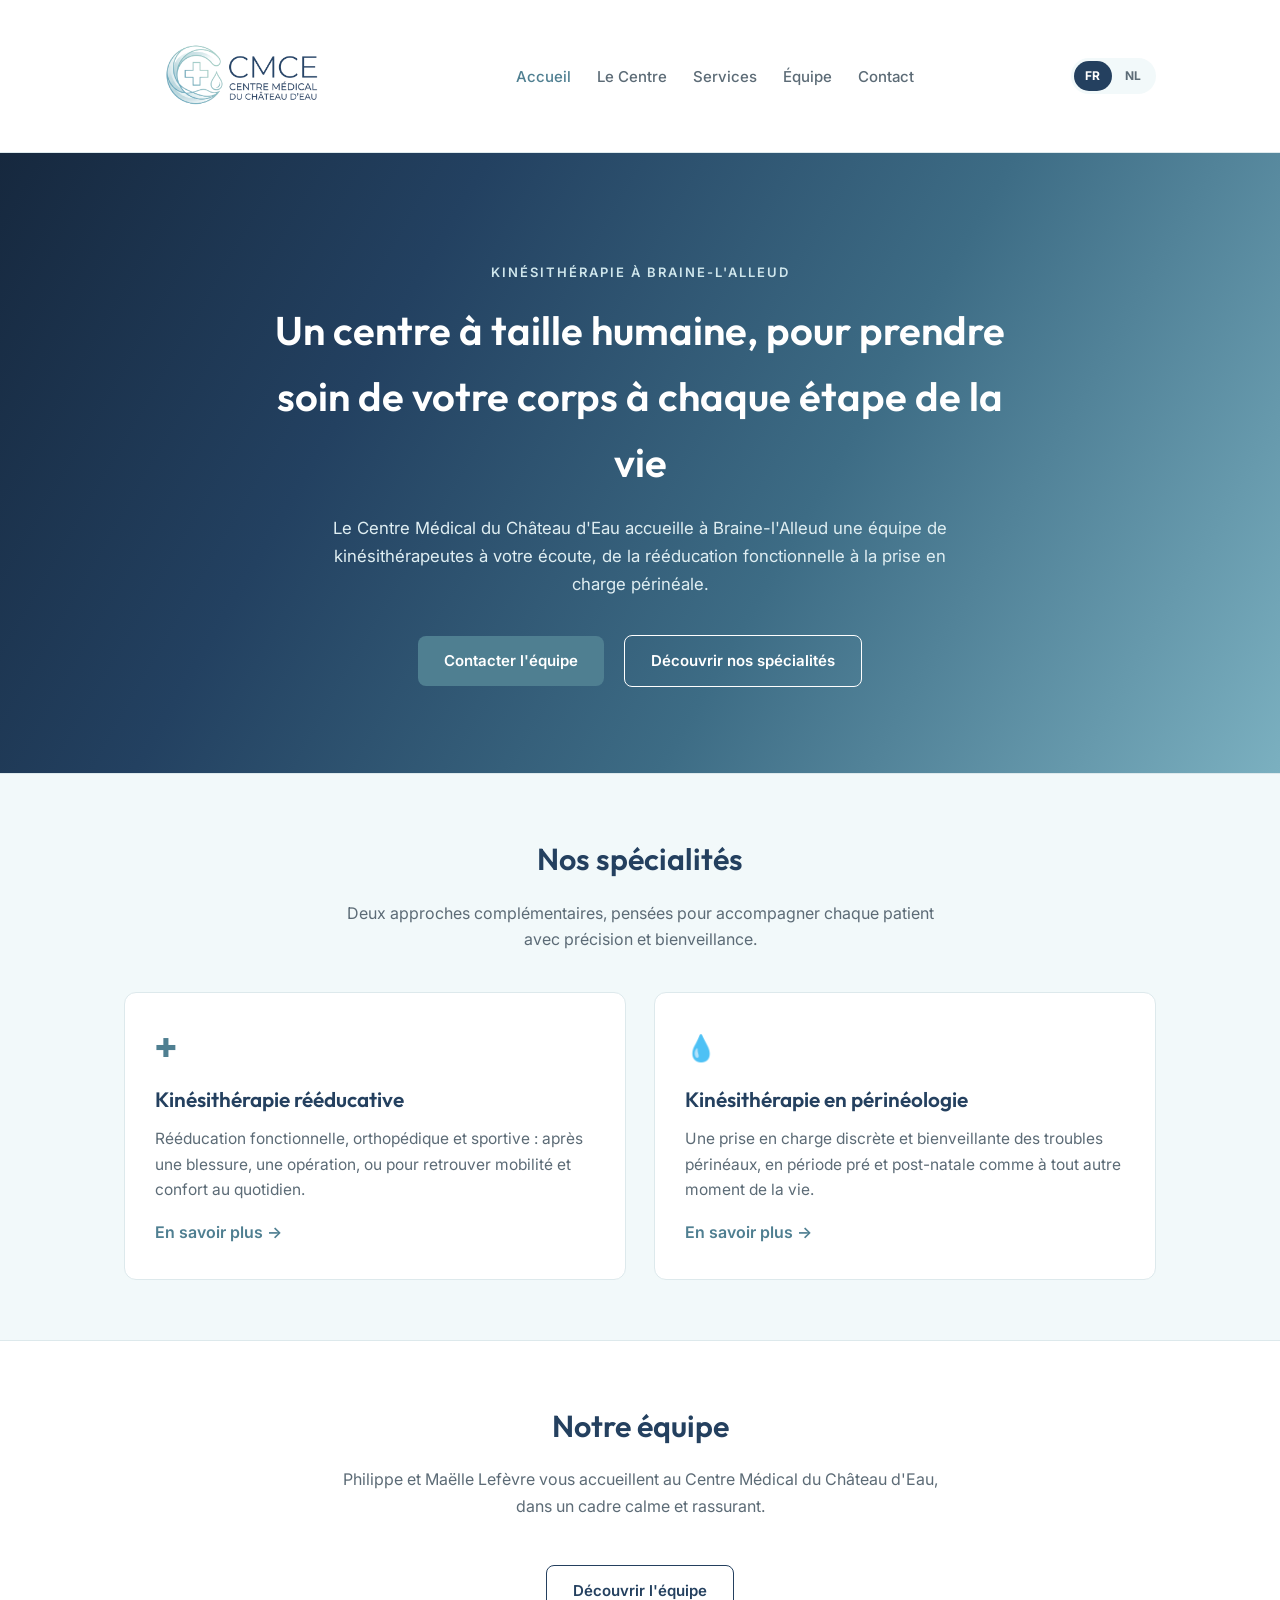
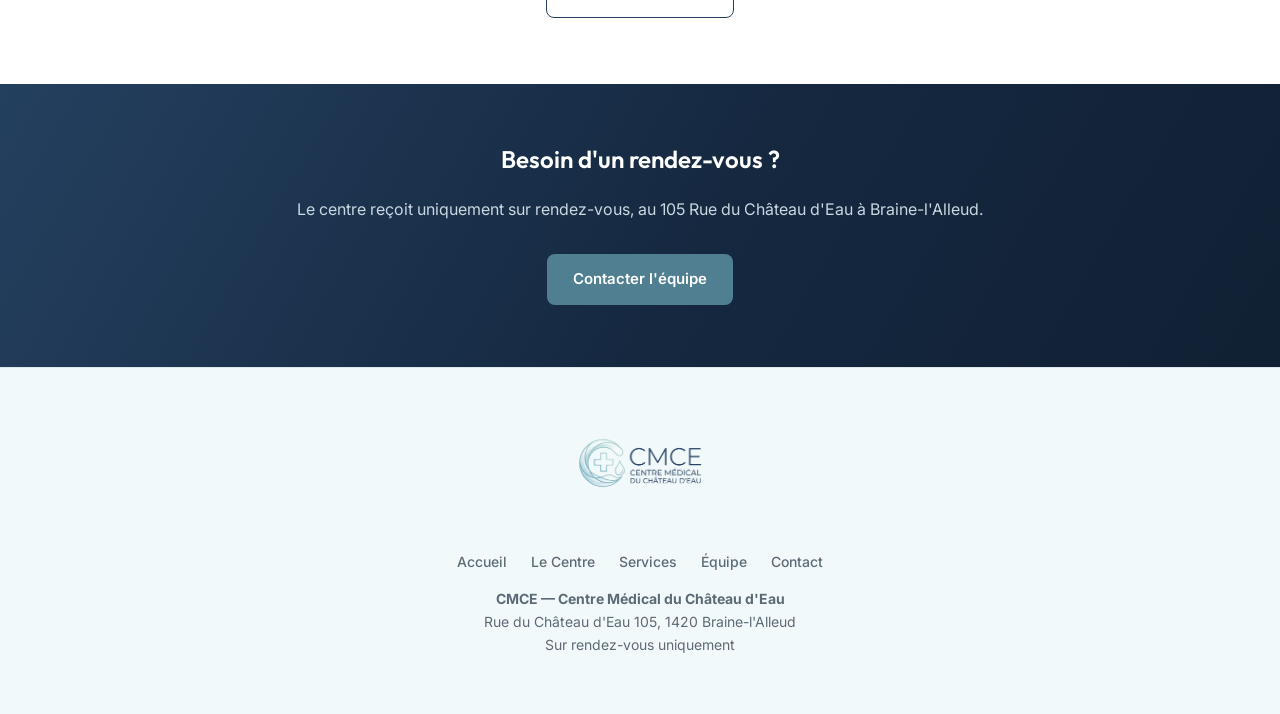
==== commit 42ec18fa: "Ajoute la page « Le Centre » (FR + NL) : histoire depuis 2013, photos de la façade et du parking, li" ====
--- a/index.html
+++ b/index.html
@@ -21,6 +21,7 @@
     <nav class="main-nav">
       <ul>
         <li><a href="index.html" class="active">Accueil</a></li>
+        <li><a href="le-centre.html">Le Centre</a></li>
         <li><a href="services.html">Services</a></li>
         <li><a href="equipe.html">Équipe</a></li>
         <li><a href="contact.html">Contact</a></li>
@@ -87,6 +88,7 @@
     <img src="images/logo.png" alt="CMCE" class="footer-logo">
     <div class="footer-nav">
       <a href="index.html">Accueil</a>
+      <a href="le-centre.html">Le Centre</a>
       <a href="services.html">Services</a>
       <a href="equipe.html">Équipe</a>
       <a href="contact.html">Contact</a>
--- a/css/style.css
+++ b/css/style.css
@@ -141,11 +141,11 @@
 
 /* Team */
 .team-card{background:var(--paper);border:1px solid var(--line);border-radius:14px;padding:32px 28px;text-align:center;}
-.team-photo{width:120px;height:120px;object-fit:cover;border-radius:50%;display:block;margin:0 auto 18px;background:var(--pale);}
+.team-photo{width:160px;height:160px;object-fit:cover;border-radius:12px;display:block;margin:0 auto 18px;background:var(--pale);}
 .team-monogram{
-  width:120px;height:120px;border-radius:50%;display:flex;align-items:center;justify-content:center;
+  width:160px;height:160px;border-radius:12px;display:flex;align-items:center;justify-content:center;
   background:var(--teal-light);color:var(--navy);font-family:'Outfit',sans-serif;
-  font-size:2.1rem;font-weight:600;margin:0 auto 18px;
+  font-size:2.6rem;font-weight:600;margin:0 auto 18px;
 }
 .team-card h3{font-size:1.3rem;margin-bottom:4px;}
 .team-role{color:var(--teal-dark);font-weight:600;font-size:.92rem;margin:0 0 14px;}
@@ -161,6 +161,16 @@
 .profile-subhead{color:var(--navy);font-weight:700;margin:18px 0 10px;font-size:.93rem;}
 .team-bio ul{color:var(--gray);padding-left:20px;margin:0;font-size:.93rem;}
 .team-bio ul li{margin-bottom:8px;line-height:1.6;}
+.team-bio ul li strong{color:var(--navy);font-weight:600;}
+.team-bio ul + p{margin-top:16px;}
+
+/* About / History */
+.history-grid{display:grid;grid-template-columns:1fr 1fr;gap:48px;align-items:center;}
+.history-grid.reverse .history-photo{order:2;}
+.history-photo img{width:100%;aspect-ratio:4/3;object-fit:cover;border-radius:14px;display:block;}
+.history-text h2{font-size:1.6rem;}
+.history-text p{color:var(--gray);margin:0 0 14px;}
+.history-text p:last-child{margin-bottom:0;}
 
 /* Practical info / CTA band */
 .cta-band{
@@ -198,7 +208,8 @@
 footer .footer-nav a:hover{color:var(--teal-dark);}
 
 @media (max-width:760px){
-  .grid-3,.grid-2,.contact-grid{grid-template-columns:1fr;}
+  .grid-3,.grid-2,.contact-grid,.history-grid{grid-template-columns:1fr;}
+  .history-grid.reverse .history-photo{order:0;}
   .hero h1{font-size:2rem;}
   .site-header .container{flex-wrap:wrap;gap:12px;}
   .main-nav ul{gap:18px;flex-wrap:wrap;justify-content:center;}
